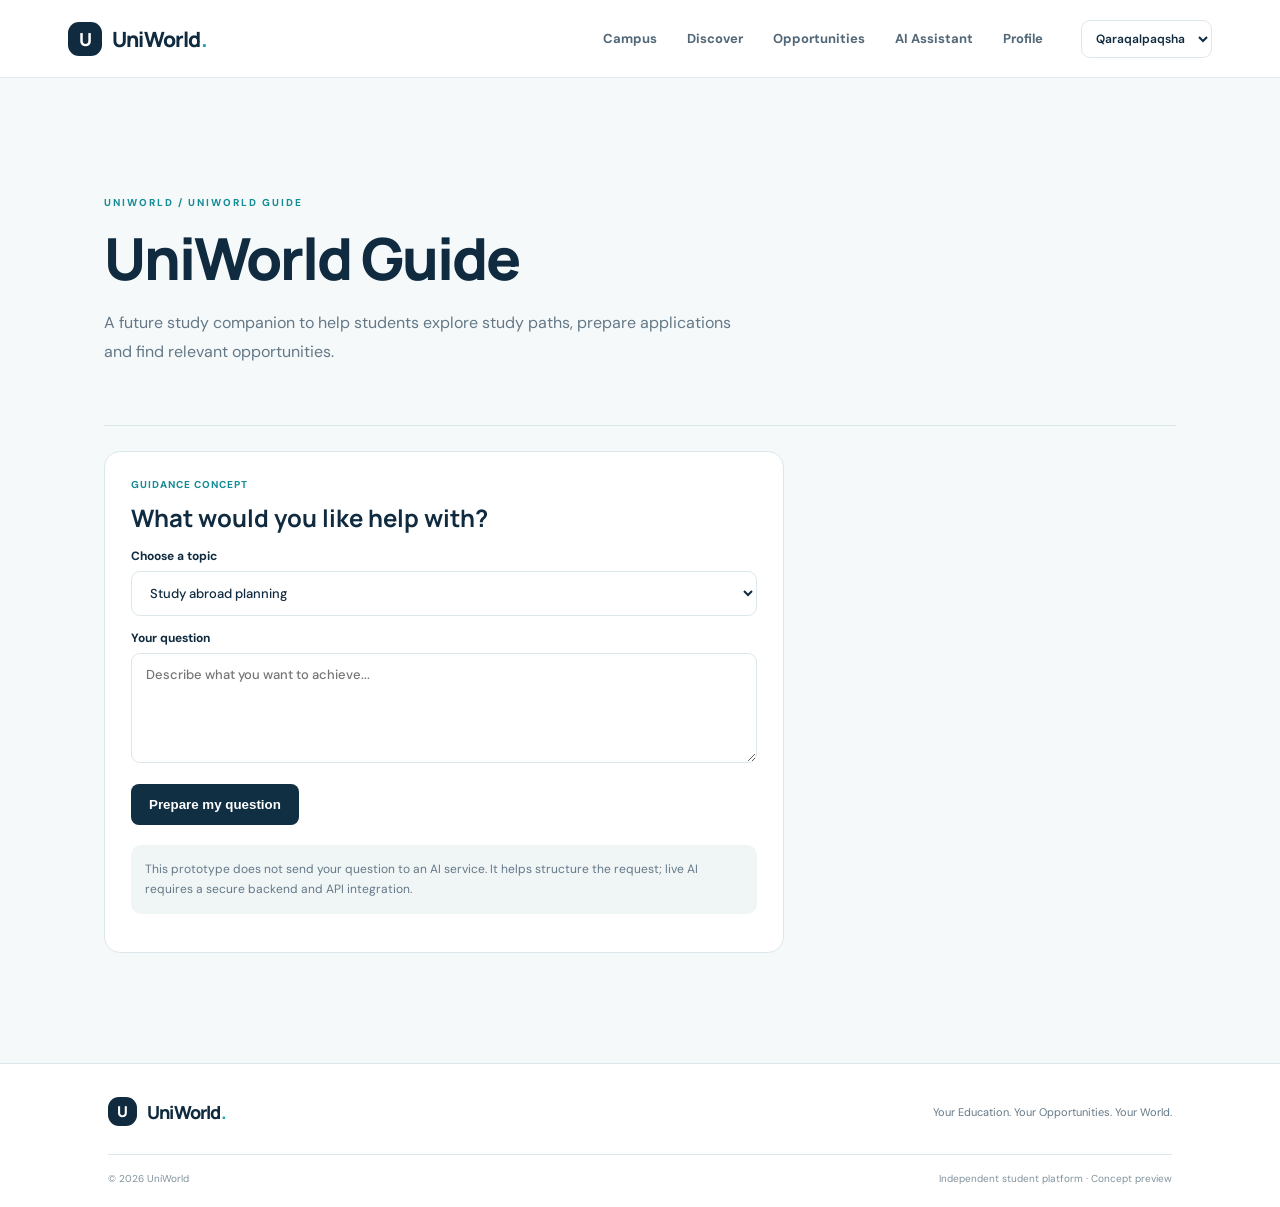
==== assistant.html @ 744fa35b "Create UniWorld Guide concept page" ====
<!doctype html><html lang="kaa"><head><meta charset="utf-8"><meta name="viewport" content="width=device-width,initial-scale=1"><title>UniWorld Guide | UniWorld</title><link rel="preconnect" href="https://fonts.googleapis.com"><link href="https://fonts.googleapis.com/css2?family=DM+Sans:wght@400;500;600;700;800&family=Manrope:wght@400;600;700;800&display=swap" rel="stylesheet"><link rel="stylesheet" href="./styles/home-v2.css"><link rel="stylesheet" href="./styles/modules-v2.css"><script src="./js/modules-v2.js" defer></script></head><body><header class="site-header"><div class="nav-wrap"><a class="brand" href="./index-v2.html"><span class="brand-mark">U</span><span>UniWorld<span class="brand-dot">.</span></span></a><button class="menu-toggle" aria-label="Menu">☰</button><nav class="main-nav"><a href="./campus.html">Campus</a><a href="./discover.html">Discover</a><a href="./opportunities.html">Opportunities</a><a href="./assistant.html">AI Assistant</a><a href="./profile.html">Profile</a></nav><label class="language-picker"><select id="languageSelect" aria-label="Language"><option value="kaa">Qaraqalpaqsha</option><option value="uz">O‘zbekcha</option><option value="en">English</option><option value="ru">Русский</option></select></label></div></header><main class="subpage"><section class="page-hero"><div class="eyebrow">UNIWORLD / UNIWORLD GUIDE</div><h1>UniWorld Guide</h1><p>A future study companion to help students explore study paths, prepare applications and find relevant opportunities.</p></section><section class="form-panel"><div class="meta">GUIDANCE CONCEPT</div><h2 style="font-family:Manrope;margin:10px 0">What would you like help with?</h2><label for="guideTopic">Choose a topic</label><select id="guideTopic" class="field"><option>Study abroad planning</option><option>Scholarship search</option><option>Motivation letter and CV</option><option>University comparison</option><option>Student project development</option></select><label for="guideQuestion">Your question</label><textarea id="guideQuestion" class="field" placeholder="Describe what you want to achieve..."></textarea><button type="button" id="guideSubmit">Prepare my question</button><p id="guideFeedback" class="empty-note" aria-live="polite">This prototype does not send your question to an AI service. It helps structure the request; live AI requires a secure backend and API integration.</p></section></main><footer class="site-footer"><div class="footer-top"><a class="brand brand-footer" href="./index-v2.html"><span class="brand-mark">U</span><span>UniWorld<span class="brand-dot">.</span></span></a><p>Your Education. Your Opportunities. Your World.</p></div><div class="footer-bottom"><span>© <span data-year></span> UniWorld</span><span>Independent student platform · Concept preview</span></div></footer></body></html>
---- styles/home-v2.css ----
:root{--ink:#102b3f;--muted:#647887;--blue:#126c91;--cyan:#55c5c5;--paper:#f6f9fa;--line:#dce7eb;--white:#fff}*{box-sizing:border-box}html{scroll-behavior:smooth;scroll-padding-top:90px}body{margin:0;background:var(--paper);color:var(--ink);font-family:"DM Sans",sans-serif;min-width:320px}a{color:inherit;text-decoration:none}.sr-only{position:absolute;width:1px;height:1px;padding:0;margin:-1px;overflow:hidden;clip:rect(0,0,0,0);white-space:nowrap;border:0}.site-header{height:78px;background:rgba(255,255,255,.94);border-bottom:1px solid rgba(220,231,235,.8);position:sticky;top:0;z-index:20;backdrop-filter:blur(16px)}.nav-wrap{max-width:1200px;height:100%;padding:0 28px;margin:auto;display:flex;align-items:center;gap:38px}.brand{display:flex;align-items:center;gap:10px;font-family:Manrope,sans-serif;font-size:21px;font-weight:800;letter-spacing:-.8px;white-space:nowrap}.brand-mark{display:grid;place-items:center;width:34px;height:34px;background:var(--ink);color:#fff;border-radius:11px;font-size:18px}.brand-dot{color:#22a5a8}.main-nav{display:flex;align-items:center;gap:30px;margin-left:auto}.main-nav a{font-size:13px;font-weight:700;color:#526777;transition:.2s}.main-nav a:hover{color:var(--blue)}.language-picker select{border:1px solid var(--line);border-radius:9px;background:#fff;padding:9px 10px;color:var(--ink);font:600 12px "DM Sans",sans-serif}.menu-toggle{display:none}.hero{min-height:610px;position:relative;overflow:hidden;background:linear-gradient(115deg,#09283d 0%,#104b67 56%,#126e85 100%);color:white;display:grid;grid-template-columns:1.1fr .9fr;align-items:center;padding:76px max(calc((100vw - 1144px)/2),48px)}.hero-content{position:relative;z-index:2;max-width:620px}.eyebrow,.section-kicker{font-size:10px;font-weight:800;letter-spacing:2px}.eyebrow{display:flex;align-items:center;gap:10px;color:#9bdfe0}.eyebrow-dot{width:7px;height:7px;border-radius:50%;background:#6de0cc;box-shadow:0 0 0 5px #ffffff18}.hero h1{font:800 clamp(43px,5.5vw,72px)/1.08 Manrope,sans-serif;letter-spacing:-3.6px;margin:26px 0 20px}.hero h1 span{color:#78d8d1}.hero-copy{max-width:470px;color:#d2e4e9;font-size:16px;line-height:1.8}.hero-actions{display:flex;align-items:center;gap:13px;margin-top:32px;flex-wrap:wrap}.button{display:inline-flex;align-items:center;justify-content:center;gap:16px;padding:14px 19px;border-radius:8px;font-size:12px;font-weight:800;transition:transform .2s,background .2s}.button:hover{transform:translateY(-2px)}.button-primary{background:#75d8ce;color:#082d40}.button-primary:hover{background:#9ce9df}.button-quiet{border:1px solid #ffffff55;color:#fff}.hero-note{display:flex;align-items:center;gap:10px;margin-top:48px;color:#b5d1d9;font-size:11px}.note-line{height:1px;width:35px;background:#75d8ce}.hero-visual{height:410px;position:relative;display:grid;place-items:center}.hero-glow{position:absolute;border-radius:50%;filter:blur(2px);pointer-events:none}.glow-one{width:470px;height:470px;background:#51c6bd12;right:-100px;top:-180px}.glow-two{width:280px;height:280px;background:#b1fff015;left:35%;bottom:-170px}.orbit{position:absolute;border:1px solid #ffffff27;border-radius:50%;transform:rotate(-25deg)}.orbit-a{width:370px;height:220px}.orbit-b{width:470px;height:290px;transform:rotate(35deg)}.visual-core{width:165px;height:165px;border-radius:42px;transform:rotate(45deg);background:linear-gradient(145deg,#8be4d8,#188aa1);box-shadow:0 25px 90px #031a2c88;display:flex;flex-direction:column;align-items:center;justify-content:center;gap:5px}.core-symbol,.core-label{transform:rotate(-45deg)}.core-symbol{font:800 65px Manrope;color:#08334a;line-height:1}.core-label{font-size:9px;font-weight:800;letter-spacing:2px;text-align:center;color:#0b4559}.float-card{position:absolute;display:flex;align-items:center;gap:11px;padding:12px 15px;background:#ffffffed;color:var(--ink);border:1px solid #fff;border-radius:12px;box-shadow:0 15px 40px #001b2b33}.float-card b,.float-card small{display:block}.float-card b{font-size:12px}.float-card small{font-size:10px;color:#718492;margin-top:3px}.float-icon{width:33px;height:33px;border-radius:9px;display:grid;place-items:center;background:#e2f5f2;color:#137e87;font-size:20px}.card-campus{top:52px;left:0}.card-global{right:-5px;top:155px}.card-growth{bottom:42px;left:22px}.section-shell{max-width:1120px;margin:0 auto;padding:90px 28px}.intro{padding-bottom:65px}.intro .section-kicker,.section-kicker{color:#258b91}.intro-grid{display:grid;grid-template-columns:1fr 1fr;gap:70px;align-items:end}.intro h2,.section-heading h2,.opportunity-panel h2,.guide-card h2{font:800 clamp(32px,4vw,47px)/1.16 Manrope,sans-serif;letter-spacing:-1.8px;margin:17px 0 0}.intro h2 em,.section-heading h2 em,.opportunity-panel h2 em,.guide-card h2 em{font-style:normal;color:#168d96}.intro-grid p,.section-heading>p{font-size:14px;line-height:1.9;color:var(--muted);margin:0;max-width:440px}.pillars{padding-top:45px}.section-heading{display:flex;align-items:end;justify-content:space-between;gap:35px;margin-bottom:32px}.section-heading>p{max-width:330px}.feature-card{background:#fff;border:1px solid var(--line);border-radius:18px;overflow:hidden;display:grid;grid-template-columns:.8fr 1.2fr;min-height:300px;position:relative}.feature-number{position:absolute;top:20px;left:22px;font-size:11px;color:#8ba0aa;font-weight:800;z-index:2}.feature-art{position:relative;display:grid;place-items:center;overflow:hidden;background:linear-gradient(145deg,#d9f2ef,#c8e2ec)}.art-orbit{width:230px;height:230px;border:1px solid #3c9e9e55;border-radius:50%;position:absolute;box-shadow:0 0 0 35px #fff2,0 0 0 70px #fff2}.art-building{font-size:130px;color:#176a83;z-index:1}.art-star{position:absolute;font-size:40px;color:#d18a43;right:23%;top:22%}.feature-text{padding:45px 48px;align-self:center}.tag{font-size:9px;font-weight:800;letter-spacing:1.8px;color:#168d96}.feature-text h3,.mini-card h3{font:800 23px Manrope,sans-serif;margin:12px 0}.feature-text p,.mini-card p{font-size:13px;line-height:1.8;color:var(--muted);max-width:470px}.status,.prototype-label{display:inline-block;margin-top:14px;padding:8px 11px;border-radius:6px;background:#f0f5f6;color:#607783;font-size:10px;font-weight:700}.discover-section{padding-top:30px}.mini-grid{display:grid;grid-template-columns:repeat(3,1fr);gap:17px}.mini-card{padding:27px 25px 24px;background:#fff;border:1px solid var(--line);border-radius:14px;min-height:225px;transition:transform .2s,box-shadow .2s}.mini-card:hover{transform:translateY(-4px);box-shadow:0 15px 35px #183c4b0d}.mini-icon{display:grid;place-items:center;width:42px;height:42px;border-radius:12px;background:#e8f5f3;color:#168d96;font-size:21px}.mini-card h3{font-size:18px;margin:20px 0 8px}.mini-card p{font-size:12px;min-height:44px}.mini-link{display:inline-block;margin-top:12px;color:#168d96;font-size:10px;font-weight:800}.opportunities-section{padding-top:15px}.opportunity-panel{border-radius:20px;padding:54px 60px;background:#e5f1f2;display:flex;align-items:center;justify-content:space-between;gap:35px;overflow:hidden}.opportunity-panel h2{font-size:42px}.opportunity-panel p{font-size:13px;line-height:1.9;color:var(--muted);max-width:480px;margin-top:18px}.opportunity-stamp{width:160px;height:160px;flex:0 0 160px;border-radius:50%;border:1px solid #75b8b8;display:flex;flex-direction:column;align-items:center;justify-content:center;gap:7px;transform:rotate(9deg);color:#287d84}.opportunity-stamp span{font-size:8px;letter-spacing:2px;font-weight:800}.opportunity-stamp b{font:800 20px/1.05 Manrope;text-align:center}.guide-section{padding-top:20px;padding-bottom:95px}.guide-card{background:#102f43;color:white;border-radius:18px;padding:44px 48px;display:flex;align-items:center;gap:30px;position:relative;overflow:hidden}.guide-orb{width:75px;height:75px;flex:0 0 75px;border-radius:23px;display:grid;place-items:center;background:linear-gradient(145deg,#8ce3d7,#18899a);color:#0c3b4e;font-size:37px}.guide-content{flex:1}.guide-content .section-kicker{color:#8bd8d0}.guide-card h2{font-size:31px;margin-top:10px}.guide-card h2 em{color:#79d8d0}.guide-card p{font-size:12px;line-height:1.8;color:#c3d7de;max-width:540px}.prototype-label{background:#ffffff17;color:#b7d4dc}.button-light{background:#fff;color:#12374b;white-space:nowrap}.site-footer{background:#fff;border-top:1px solid var(--line);padding:30px max(calc((100vw - 1064px)/2),28px) 22px}.footer-top,.footer-bottom{display:flex;align-items:center;justify-content:space-between;gap:20px}.footer-top p{font-size:11px;color:var(--muted)}.brand-footer{font-size:18px}.brand-footer .brand-mark{width:29px;height:29px;font-size:15px}.footer-bottom{border-top:1px solid var(--line);margin-top:24px;padding-top:17px;color:#81929c;font-size:10px}.menu-toggle{font-size:22px;color:var(--ink)}@media(max-width:850px){.nav-wrap{gap:15px}.main-nav{gap:15px}.main-nav a{font-size:11px}.hero{padding:65px 35px;grid-template-columns:1fr .8fr}.hero h1{font-size:54px}.hero-visual{transform:scale(.85)}.intro-grid{gap:30px}.section-shell{padding:70px 25px}.feature-text{padding:35px 30px}.opportunity-panel{padding:42px}.guide-card{padding:35px;gap:20px}}@media(max-width:650px){.site-header{height:68px}.nav-wrap{padding:0 18px}.menu-toggle{display:block;margin-left:auto}.main-nav{display:none;position:absolute;left:12px;right:12px;top:62px;padding:16px;background:#fff;border:1px solid var(--line);border-radius:12px;box-shadow:0 15px 35px #102b3f1a;flex-direction:column;align-items:stretch;gap:0}.main-nav.open{display:flex}.main-nav a{padding:12px;font-size:13px}.language-picker select{max-width:112px}.hero{display:block;padding:65px 24px 35px;min-height:0}.hero h1{font-size:48px;letter-spacing:-2.5px}.hero-copy{font-size:14px}.hero-visual{height:280px;margin-top:20px;transform:scale(.82);transform-origin:center top;margin-bottom:-35px}.card-campus{left:-10px}.card-global{right:-8px}.card-growth{left:0}.hero-note{margin-top:35px}.section-shell{padding:58px 20px}.intro-grid,.section-heading{display:block}.intro-grid p,.section-heading>p{margin-top:20px}.intro h2,.section-heading h2{font-size:35px}.feature-card{grid-template-columns:1fr}.feature-art{min-height:190px}.feature-text{padding:28px}.mini-grid{grid-template-columns:1fr}.mini-card{min-height:0}.mini-card p{min-height:0}.opportunity-panel{padding:32px 25px;display:block}.opportunity-panel h2{font-size:36px}.opportunity-stamp{width:125px;height:125px;min-width:125px;margin:28px 0 0 auto}.guide-card{padding:28px 23px;display:block}.guide-orb{margin-bottom:25px}.guide-card h2{font-size:28px}.guide-card .button{margin-top:20px}.footer-top,.footer-bottom{align-items:flex-start;flex-direction:column}.footer-bottom{gap:8px}}
---- styles/modules-v2.css ----
.subpage{max-width:1120px;margin:auto;padding:64px 24px 90px}.page-hero{padding:54px 0 42px;border-bottom:1px solid #dce7eb}.page-hero .eyebrow{color:#168d96}.page-hero h1{font:800 clamp(38px,5vw,58px)/1.08 Manrope,sans-serif;letter-spacing:-2px;margin:18px 0}.page-hero p{max-width:650px;color:#647887;line-height:1.85}.toolbar{display:flex;gap:12px;flex-wrap:wrap;margin:25px 0}.toolbar input,.toolbar select,.field{border:1px solid #dce7eb;background:#fff;border-radius:9px;padding:12px 14px;font:500 13px 'DM Sans',sans-serif;color:#102b3f}.toolbar input{flex:1;min-width:200px}.content-grid{display:grid;grid-template-columns:repeat(3,1fr);gap:17px;margin-top:26px}.content-card{background:#fff;border:1px solid #dce7eb;border-radius:15px;padding:24px;min-height:200px}.content-card .symbol{width:42px;height:42px;display:grid;place-items:center;border-radius:12px;background:#e5f3f1;color:#168d96;font-size:21px}.content-card h2{font:800 19px Manrope,sans-serif;margin:17px 0 8px}.content-card p{font-size:13px;line-height:1.75;color:#647887}.meta{font-size:10px;font-weight:800;letter-spacing:1px;color:#168d96}.empty-note{margin-top:20px;background:#f0f5f6;border-radius:10px;padding:14px;color:#647887;font-size:12px;line-height:1.7}.action-link{display:inline-block;margin-top:12px;color:#168d96;font-size:12px;font-weight:800}.form-panel{max-width:680px;background:#fff;border:1px solid #dce7eb;border-radius:16px;padding:26px;margin-top:25px}.form-panel label{display:block;font-size:12px;font-weight:700;margin:14px 0 7px}.form-panel input,.form-panel textarea,.form-panel select{width:100%}.form-panel textarea{min-height:110px;resize:vertical}.form-panel button{margin-top:16px;border:0;border-radius:8px;background:#102f43;color:#fff;padding:13px 18px;font-weight:800}.site-footer{margin-top:20px}@media(max-width:700px){.content-grid{grid-template-columns:1fr}.subpage{padding:35px 18px 65px}.page-hero{padding:35px 0}.toolbar>*{width:100%}}
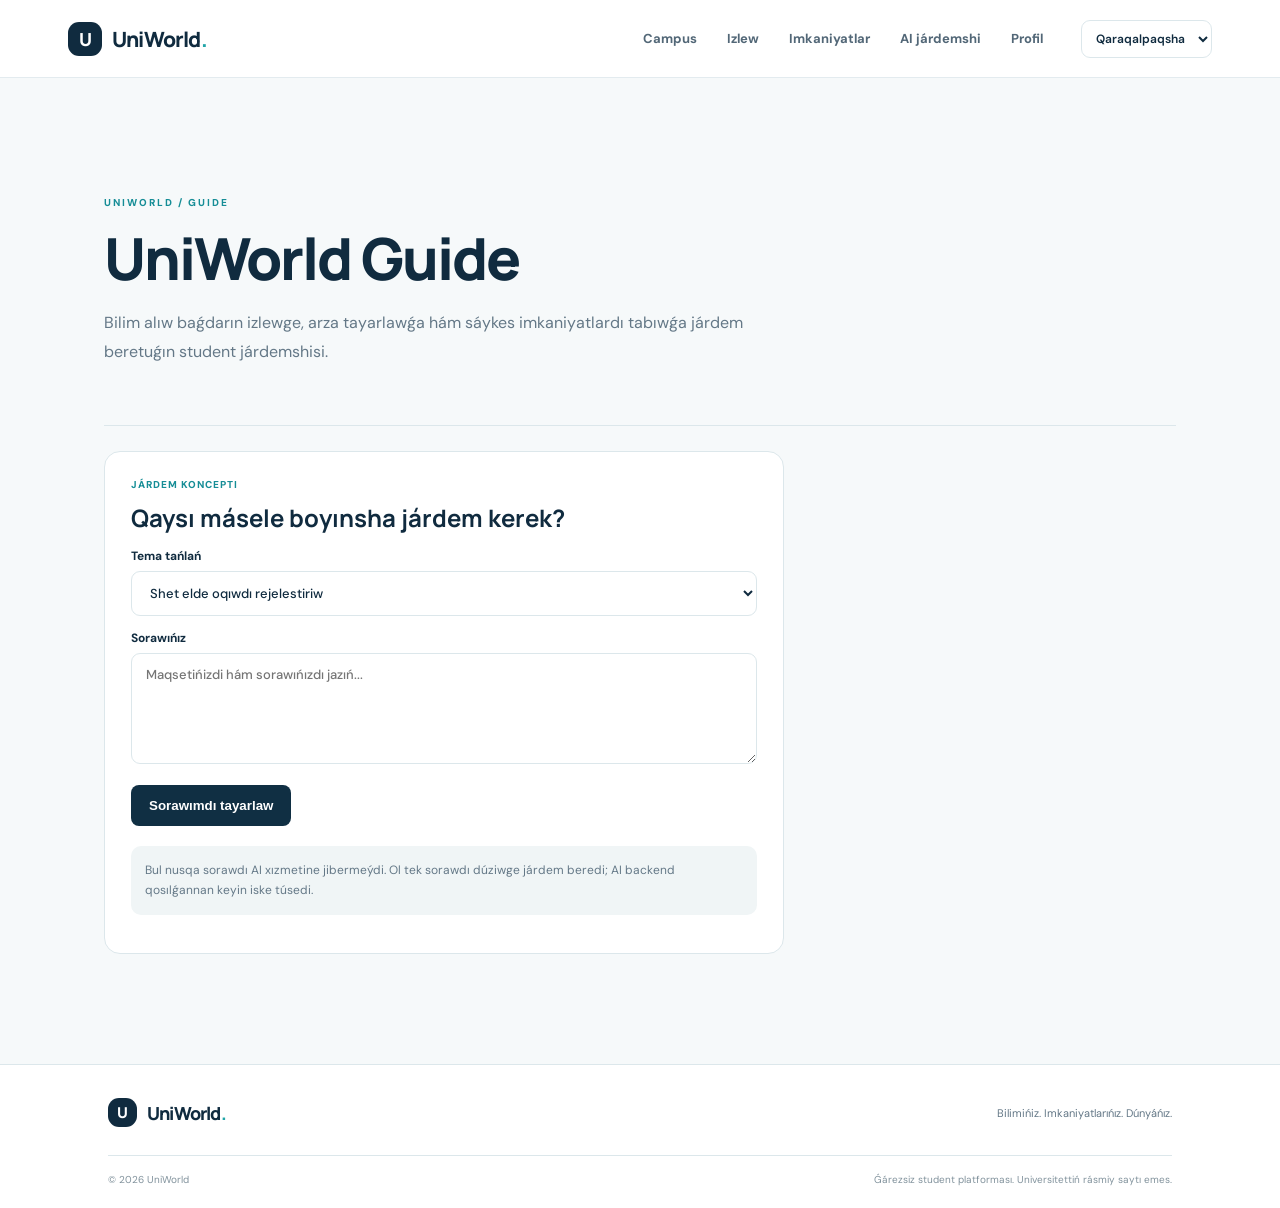
==== commit fd7208c4: "Translate Guide page and improve question form" ====
--- a/assistant.html
+++ b/assistant.html
@@ -1 +1,52 @@
-<!doctype html><html lang="kaa"><head><meta charset="utf-8"><meta name="viewport" content="width=device-width,initial-scale=1"><title>UniWorld Guide | UniWorld</title><link rel="preconnect" href="https://fonts.googleapis.com"><link href="https://fonts.googleapis.com/css2?family=DM+Sans:wght@400;500;600;700;800&family=Manrope:wght@400;600;700;800&display=swap" rel="stylesheet"><link rel="stylesheet" href="./styles/home-v2.css"><link rel="stylesheet" href="./styles/modules-v2.css"><script src="./js/modules-v2.js" defer></script></head><body><header class="site-header"><div class="nav-wrap"><a class="brand" href="./index-v2.html"><span class="brand-mark">U</span><span>UniWorld<span class="brand-dot">.</span></span></a><button class="menu-toggle" aria-label="Menu">☰</button><nav class="main-nav"><a href="./campus.html">Campus</a><a href="./discover.html">Discover</a><a href="./opportunities.html">Opportunities</a><a href="./assistant.html">AI Assistant</a><a href="./profile.html">Profile</a></nav><label class="language-picker"><select id="languageSelect" aria-label="Language"><option value="kaa">Qaraqalpaqsha</option><option value="uz">O‘zbekcha</option><option value="en">English</option><option value="ru">Русский</option></select></label></div></header><main class="subpage"><section class="page-hero"><div class="eyebrow">UNIWORLD / UNIWORLD GUIDE</div><h1>UniWorld Guide</h1><p>A future study companion to help students explore study paths, prepare applications and find relevant opportunities.</p></section><section class="form-panel"><div class="meta">GUIDANCE CONCEPT</div><h2 style="font-family:Manrope;margin:10px 0">What would you like help with?</h2><label for="guideTopic">Choose a topic</label><select id="guideTopic" class="field"><option>Study abroad planning</option><option>Scholarship search</option><option>Motivation letter and CV</option><option>University comparison</option><option>Student project development</option></select><label for="guideQuestion">Your question</label><textarea id="guideQuestion" class="field" placeholder="Describe what you want to achieve..."></textarea><button type="button" id="guideSubmit">Prepare my question</button><p id="guideFeedback" class="empty-note" aria-live="polite">This prototype does not send your question to an AI service. It helps structure the request; live AI requires a secure backend and API integration.</p></section></main><footer class="site-footer"><div class="footer-top"><a class="brand brand-footer" href="./index-v2.html"><span class="brand-mark">U</span><span>UniWorld<span class="brand-dot">.</span></span></a><p>Your Education. Your Opportunities. Your World.</p></div><div class="footer-bottom"><span>© <span data-year></span> UniWorld</span><span>Independent student platform · Concept preview</span></div></footer></body></html>+<!doctype html>
+<html lang="kaa">
+<head>
+  <meta charset="utf-8">
+  <meta name="viewport" content="width=device-width, initial-scale=1">
+  <meta name="description" content="A concept for helping students explore study paths and prepare applications." data-i18n-content="metaGuide">
+  <title data-i18n="titleGuide">UniWorld Guide | UniWorld</title>
+  <link rel="preconnect" href="https://fonts.googleapis.com">
+  <link rel="preconnect" href="https://fonts.gstatic.com" crossorigin>
+  <link href="https://fonts.googleapis.com/css2?family=DM+Sans:wght@400;500;600;700;800&family=Manrope:wght@400;600;700;800&display=swap" rel="stylesheet">
+  <link rel="stylesheet" href="./styles/home-v2.css">
+  <link rel="stylesheet" href="./styles/modules-v2.css">
+  <script src="./js/modules-v2.js" defer></script>
+</head>
+<body>
+  <header class="site-header"><div class="nav-wrap">
+    <a class="brand" href="./index-v2.html" aria-label="UniWorld home"><span class="brand-mark">U</span><span>UniWorld<span class="brand-dot">.</span></span></a>
+    <button class="menu-toggle" type="button" aria-label="Menu" aria-expanded="false" data-i18n-aria="menuLabel"><span aria-hidden="true">☰</span></button>
+    <nav class="main-nav" aria-label="Main navigation" data-i18n-aria="mainNavLabel">
+      <a href="./campus.html" data-i18n="navCampus">Campus</a><a href="./discover.html" data-i18n="navDiscover">Discover</a><a href="./opportunities.html" data-i18n="navOpportunities">Opportunities</a><a href="./assistant.html" aria-current="page" data-i18n="navGuide">AI Assistant</a><a href="./profile.html" data-i18n="navProfile">Profile</a>
+    </nav>
+    <label class="language-picker"><span class="sr-only" data-i18n="languageLabel">Language</span><select id="languageSelect" aria-label="Language"><option value="kaa">Qaraqalpaqsha</option><option value="uz">O‘zbekcha</option><option value="en">English</option><option value="ru">Русский</option></select></label>
+  </div></header>
+
+  <main class="subpage">
+    <section class="page-hero"><div class="eyebrow" data-i18n="guideEyebrow">UNIWORLD / GUIDE</div><h1 data-i18n="guideTitle">UniWorld Guide</h1><p data-i18n="guideIntro">A student companion designed to help explore study paths, prepare applications and find relevant opportunities.</p></section>
+    <section class="form-panel">
+      <div class="meta" data-i18n="guideMeta">GUIDANCE CONCEPT</div>
+      <h2 data-i18n="guideFormTitle" style="font-family:Manrope;margin:10px 0">What would you like help with?</h2>
+      <form id="guideForm">
+        <label for="guideTopic" data-i18n="guideTopicLabel">Choose a topic</label>
+        <select id="guideTopic" class="field">
+          <option value="study" data-i18n="topicStudy">Planning to study abroad</option>
+          <option value="scholarship" data-i18n="topicScholarship">Finding scholarships</option>
+          <option value="documents" data-i18n="topicDocuments">Motivation letter and CV</option>
+          <option value="university" data-i18n="topicUniversity">Comparing universities</option>
+          <option value="project" data-i18n="topicProject">Developing a student project</option>
+        </select>
+        <label for="guideQuestion" data-i18n="guideQuestionLabel">Your question</label>
+        <textarea id="guideQuestion" class="field" rows="5" data-i18n-placeholder="guideQuestionPlaceholder" placeholder="Describe your goal and question..."></textarea>
+        <button type="submit" id="guideSubmit" data-i18n="guideSubmit">Prepare my question</button>
+      </form>
+      <p id="guideFeedback" class="empty-note" aria-live="polite" data-i18n="guideInitialFeedback">This prototype does not send your question to an AI service. It only helps structure the request; live AI will require a secure backend.</p>
+    </section>
+  </main>
+
+  <footer class="site-footer">
+    <div class="footer-top"><a class="brand brand-footer" href="./index-v2.html"><span class="brand-mark">U</span><span>UniWorld<span class="brand-dot">.</span></span></a><p data-i18n="footerTagline">Your Education. Your Opportunities. Your World.</p></div>
+    <div class="footer-bottom"><span>© <span data-year></span> UniWorld</span><span data-i18n="footerNote">An independent student platform. Not an official university website.</span></div>
+  </footer>
+</body>
+</html>
